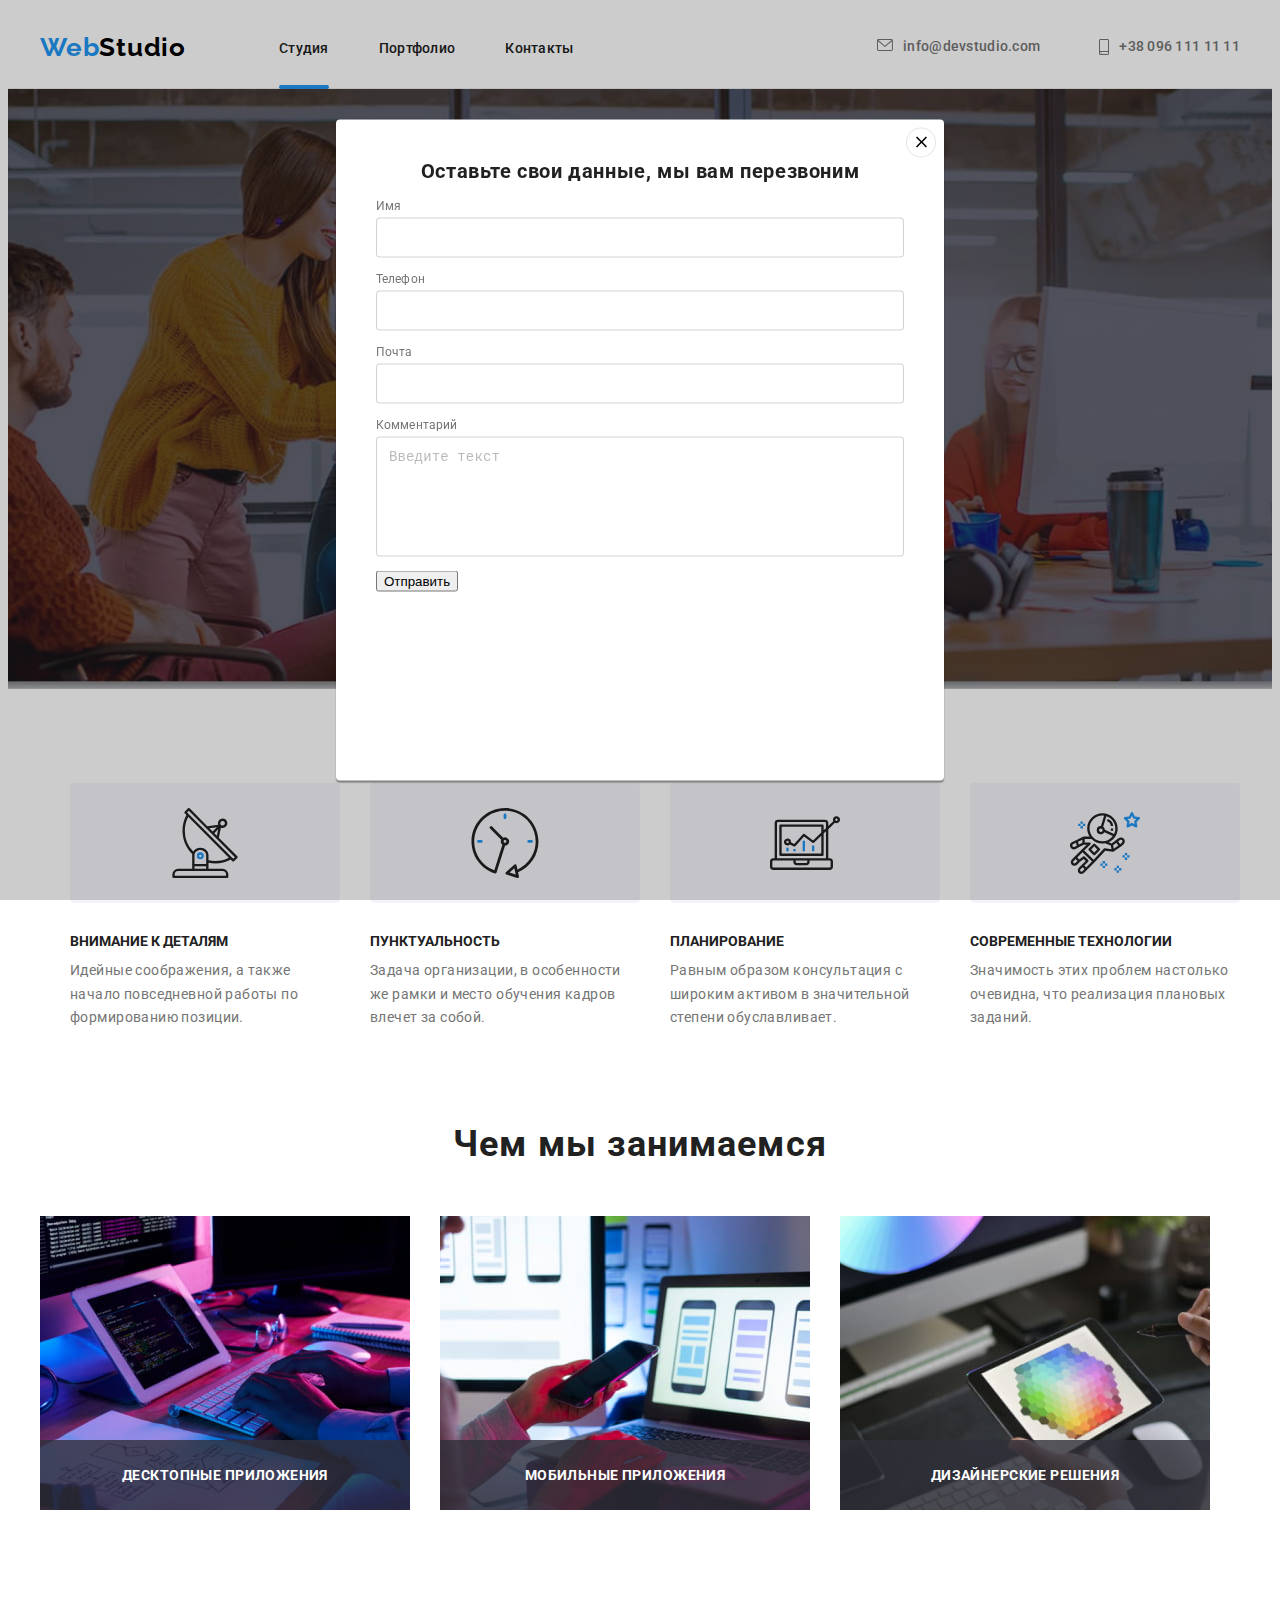
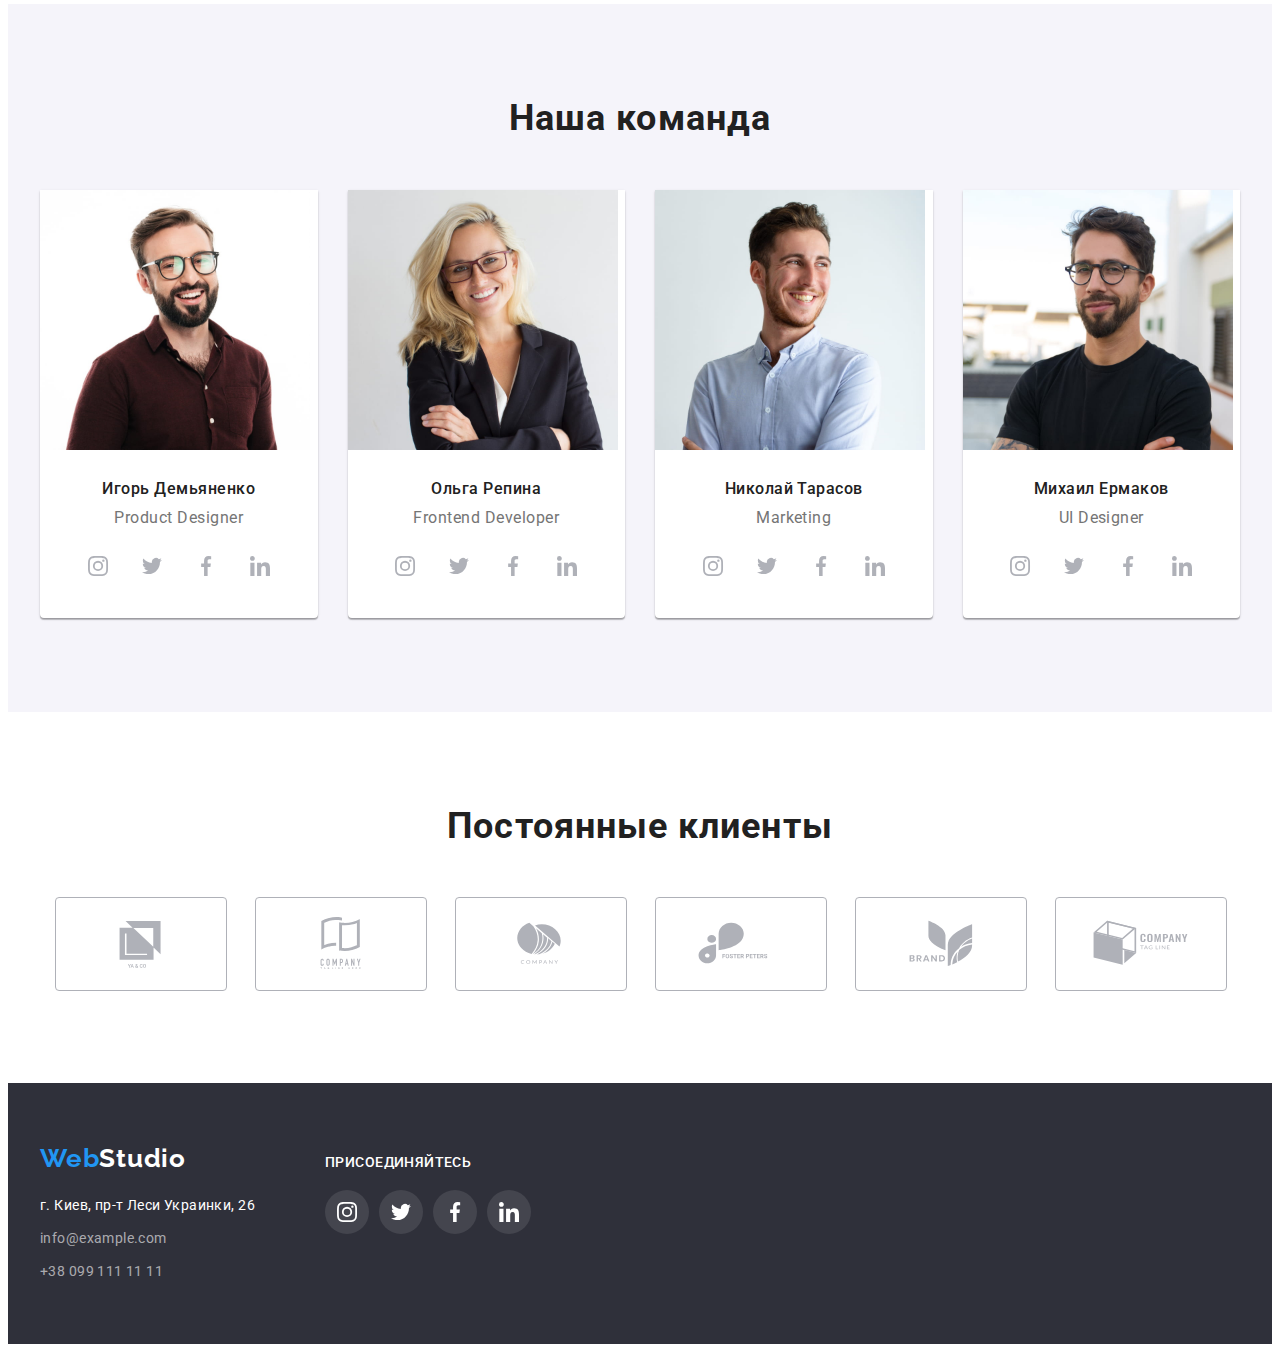
==== index.html @ 1fcf9747 "step1" ====
<!DOCTYPE html>
<html lang="ru">
  <head>
    <meta charset="UTF-8" />
    <meta http-equiv="X-UA-Compatible" content="IE=edge" />
    <meta name="viewport" content="width=device-width, initial-scale=1.0" />
    <title>Document</title>
    <link rel="preconnect" href="https://fonts.googleapis.com" />
    <link rel="preconnect" href="https://fonts.gstatic.com" crossorigin />
    <link
      href="https://fonts.googleapis.com/css2?family=Raleway:wght@700&family=Roboto:wght@400;500;700;900&display=swap"
      rel="stylesheet"
    />
    <link
      rel="stylesheet"
      href="https://cdnjs.cloudflare.com/ajax/libs/modern-normalize/1.1.0/modern-normalize.min.css"
      integrity="sha512-wpPYUAdjBVSE4KJnH1VR1HeZfpl1ub8YT/NKx4PuQ5NmX2tKuGu6U/JRp5y+Y8XG2tV+wKQpNHVUX03MfMFn9Q=="
      crossorigin="anonymous"
      referrerpolicy="no-referrer"
    />
    <link rel="stylesheet" href="./css/styles.css" />
  </head>
  <body>
    <header class="header">
      <div class="container">
        <nav class="header-navigation">
          <a class="link logo" href="">
            <span class="first-logo">Web</span>Studio
          </a>
          <ul class="list header-list">
            <li class="header-item">
              <a class="link header-link current" href="./index.html">Студия</a>
            </li>
            <li class="header-item">
              <a class="link header-link" href="./portfolio.html">Портфолио</a>
            </li>
            <li class="header-item">
              <a class="link header-link" href="">Контакты</a>
            </li>
          </ul>
          <div class="header-connect">
            <a class="link header-mail" href="mailto:info@devstudio.com">
              <svg class="mail" width="16" height="12">
                <use href="./images/symbol-defs.svg#icon-envelope"></use>
              </svg>
              info@devstudio.com</a
            >
            <a class="link header-tel" href="tel:+380961111111">
              <svg class="tel" width="10" height="16">
                <use href="./images/symbol-defs.svg#icon-smartphone"></use>
              </svg>
              +38 096 111 11 11</a
            >
          </div>
        </nav>
      </div>
    </header>
    <main>
      <section class="hero">
        <div class="container">
          <h1 class="hero-title">Эффективные решения для вашего бизнеса</h1>
          <button class="button hero-button" type="button" data-modal-open>
            Заказать услугу
          </button>
        </div>
      </section>
      <section class="features">
        <div class="container features-container">
          <ul class="features-list list">
            <li class="features-item">
              <div class="features-svg">
                <svg width="70" height="70">
                  <use href="./images/symbol-defs.svg#icon-antenna"></use>
                </svg>
              </div>
              <h3 class="features-title">Внимание к деталям</h3>
              <p class="features-text">
                Идейные соображения, а также начало повседневной работы по
                формированию позиции.
              </p>
            </li>
            <li class="features-item">
              <div class="features-svg">
                <svg width="70" height="70">
                  <use href="./images/symbol-defs.svg#icon-clock"></use>
                </svg>
              </div>
              <h3 class="features-title">Пунктуальность</h3>
              <p class="features-text">
                Задача организации, в особенности же рамки и место обучения
                кадров влечет за собой.
              </p>
            </li>
            <li class="features-item">
              <div class="features-svg">
                <svg width="70" height="70">
                  <use href="./images/symbol-defs.svg#icon-diagram"></use>
                </svg>
              </div>
              <h3 class="features-title">Планирование</h3>
              <p class="features-text">
                Равным образом консультация с широким активом в значительной
                степени обуславливает.
              </p>
            </li>
            <li class="features-item">
              <div class="features-svg">
                <svg width="70" height="70">
                  <use href="./images/symbol-defs.svg#icon-astronaut"></use>
                </svg>
              </div>
              <h3 class="features-title">Современные технологии</h3>
              <p class="features-text">
                Значимость этих проблем настолько очевидна, что реализация
                плановых заданий.
              </p>
            </li>
          </ul>
        </div>
      </section>
      <section class="about section">
        <div class="container about-container">
          <h2 class="about-title">Чем мы занимаемся</h2>
          <ul class="about-list list">
            <li class="about-item">
              <img
                src="./images/box1.jpg"
                alt="работа на планшете с помощу квавиатуры"
                width="370"
                height="294"
              />
              <p class="about-item-text">ДЕСКТОПНЫЕ ПРИЛОЖЕНИЯ</p>
            </li>
            <li class="about-item">
              <img
                src="./images/box2.jpg"
                alt="работа на планшете с помощу квавиатуры"
                width="370"
                height="294"
              />
              <p class="about-item-text">МОБИЛЬНЫЕ ПРИЛОЖЕНИЯ</p>
            </li>
            <li class="about-item">
              <img
                src="./images/box3.jpg"
                alt="работа на планшете с помощу квавиатуры"
                width="370"
                height="294"
              />
              <p class="about-item-text">ДИЗАЙНЕРСКИЕ РЕШЕНИЯ</p>
            </li>
          </ul>
        </div>
      </section>
      <section class="team section">
        <div class="container">
          <h2 class="team-title">Наша команда</h2>
          <ul class="team-list list">
            <li class="team-item">
              <img
                src="./images/img1.jpg"
                alt="лицо1"
                width="270"
                height="260"
              />
              <div class="team-item-bottom">
                <h3 class="team-second-title">Игорь Демьяненко</h3>
                <p class="team-text" lang="en">Product Designer</p>
              </div>
              <ul class="team-social-list list">
                <li class="team-social-item">
                  <a href="" class="team-social-link">
                    <svg widht="20" height="20">
                      <use
                        href="./images/symbol-defs.svg#icon-instagram"
                      ></use>
                    </svg>
                  </a>
                </li>
                <li class="team-social-item">
                  <a href="" class="team-social-link">
                    <svg widht="20" height="20">
                      <use href="./images/symbol-defs.svg#icon-twitter"></use>
                    </svg>
                  </a>
                </li>
                <li class="team-social-item">
                  <a href="" class="team-social-link">
                    <svg widht="20" height="20">
                      <use href="./images/symbol-defs.svg#icon-facebook"></use>
                    </svg>
                  </a>
                </li>
                <li class="team-social-item">
                  <a href="" class="team-social-link">
                    <svg widht="20" height="20">
                      <use href="./images/symbol-defs.svg#icon-linkedin"></use>
                    </svg>
                  </a>
                </li>
              </ul>
            </li>
            <li class="team-item">
              <img
                src="./images/img2.jpg"
                alt="лицо2"
                width="270"
                height="260"
              />
              <div class="team-item-bottom">
                <h3 class="team-second-title">Ольга Репина</h3>
                <p class="team-text" lang="en">Frontend Developer</p>
              </div>
              <ul class="team-social-list list">
                <li class="team-social-item">
                  <a href="" class="team-social-link">
                    <svg widht="20" height="20">
                      <use
                        href="./images/symbol-defs.svg#icon-instagram"
                      ></use>
                    </svg>
                  </a>
                </li>
                <li class="team-social-item">
                  <a href="" class="team-social-link">
                    <svg widht="20" height="20">
                      <use href="./images/symbol-defs.svg#icon-twitter"></use>
                    </svg>
                  </a>
                </li>
                <li class="team-social-item">
                  <a href="" class="team-social-link">
                    <svg widht="20" height="20">
                      <use href="./images/symbol-defs.svg#icon-facebook"></use>
                    </svg>
                  </a>
                </li>
                <li class="team-social-item">
                  <a href="" class="team-social-link">
                    <svg widht="20" height="20">
                      <use href="./images/symbol-defs.svg#icon-linkedin"></use>
                    </svg>
                  </a>
                </li>
              </ul>
            </li>
            <li class="team-item">
              <img
                src="./images/img3.jpg"
                alt="лицо3"
                width="270"
                height="260"
              />
              <div class="team-item-bottom">
                <h3 class="team-second-title">Николай Тарасов</h3>
                <p class="team-text" lang="en">Marketing</p>
              </div>
              <ul class="team-social-list list">
                <li class="team-social-item">
                  <a href="" class="team-social-link">
                    <svg widht="20" height="20">
                      <use
                        href="./images/symbol-defs.svg#icon-instagram"
                      ></use>
                    </svg>
                  </a>
                </li>
                <li class="team-social-item">
                  <a href="" class="team-social-link">
                    <svg widht="20" height="20">
                      <use href="./images/symbol-defs.svg#icon-twitter"></use>
                    </svg>
                  </a>
                </li>
                <li class="team-social-item">
                  <a href="" class="team-social-link">
                    <svg widht="20" height="20">
                      <use href="./images/symbol-defs.svg#icon-facebook"></use>
                    </svg>
                  </a>
                </li>
                <li class="team-social-item">
                  <a href="" class="team-social-link">
                    <svg widht="20" height="20">
                      <use href="./images/symbol-defs.svg#icon-linkedin"></use>
                    </svg>
                  </a>
                </li>
              </ul>
            </li>
            <li class="team-item">
              <img
                src="./images/img4.jpg"
                alt="лицо4"
                width="270"
                height="260"
              />
              <div class="team-item-bottom">
                <h3 class="team-second-title">Михаил Ермаков</h3>
                <p class="team-text" lang="en">UI Designer</p>
              </div>
              <ul class="team-social-list list">
                <li class="team-social-item">
                  <a href="" class="team-social-link">
                    <svg widht="20" height="20">
                      <use
                        href="./images/symbol-defs.svg#icon-instagram"
                      ></use>
                    </svg>
                  </a>
                </li>
                <li class="team-social-item">
                  <a href="" class="team-social-link">
                    <svg widht="20" height="20">
                      <use href="./images/symbol-defs.svg#icon-twitter"></use>
                    </svg>
                  </a>
                </li>
                <li class="team-social-item">
                  <a href="" class="team-social-link">
                    <svg widht="20" height="20">
                      <use href="./images/symbol-defs.svg#icon-facebook"></use>
                    </svg>
                  </a>
                </li>
                <li class="team-social-item">
                  <a href="" class="team-social-link">
                    <svg widht="20" height="20">
                      <use href="./images/symbol-defs.svg#icon-linkedin"></use>
                    </svg>
                  </a>
                </li>
              </ul>
            </li>
          </ul>
        </div>
      </section>
      <section class="section">
        <div class="container">
          <h2 class="client-title">Постоянные клиенты</h2>
          <ul class="client-list list">
            <li class="client-item">
              <a href="" class="client-link">
                <svg class="client-logo" widht="106" height="60">
                  <use href="./images/symbol-defs.svg#icon-logo"></use>
                </svg>
              </a>
            </li>
            <li class="client-item">
              <a href="" class="client-link">
                <svg class="client-logo" widht="106" height="60">
                  <use href="./images/symbol-defs.svg#icon-logo1"></use>
                </svg>
              </a>
            </li>
            <li class="client-item">
              <a href="" class="client-link">
                <svg class="client-logo" widht="106" height="60">
                  <use href="./images/symbol-defs.svg#icon-logo2"></use>
                </svg>
              </a>
            </li>
            <li class="client-item">
              <a href="" class="client-link">
                <svg class="client-logo" widht="106" height="60">
                  <use href="./images/symbol-defs.svg#icon-logo3"></use>
                </svg>
              </a>
            </li>
            <li class="client-item">
              <a href="" class="client-link">
                <svg class="client-logo" widht="106" height="60">
                  <use href="./images/symbol-defs.svg#icon-logo4"></use>
                </svg>
              </a>
            </li>
            <li class="client-item">
              <a href="" class="client-link">
                <svg class="client-logo" widht="106" height="60">
                  <use href="./images/symbol-defs.svg#icon-logo5"></use>
                </svg>
              </a>
            </li>
          </ul>
        </div>
      </section>
    </main>
    <footer class="footer">
      <div class="container footer-container">
        <div class="footer-contact">
        <ul class="contact-list list">
        <a class="link footer-logo" href="">
          <span class="first-logo">Web</span><span class="">Studio</span>
        </a>
        <address class="contact-address">
            <li class="contact-item">
              <a
                class="contact-link link"
                href="https://goo.gl/maps/CBitLUG9dkGeT7Bq6"
                target="_blank"
                rel="noopener noreferrer"
              >
                г. Киев, пр-т Леси Украинки, 26
              </a>
            </li>
            <li class="contact-item">
              <a class="contact-online link" href="mailto:info@example.com"
                >info@example.com</a
              >
            </li>
            <li class="contact-item">
              <a class="contact-online link" href="tel:+380991111111"
                >+38 099 111 11 11</a
              >
            </li>
        </ul>
        </address>
        </div>
        <div class="footer-social">
          <p class="footer-text">присоединяйтесь</p>
        <ul class="list footer-social-list">
          <li class="footer-social-item">
            <a href="" class="footer-social-link">
              <svg widht="20" height="20">
                <use href="./images/symbol-defs.svg#icon-instagram"></use>
              </svg>
            </a>
          </li>
          <li class="footer-social-item">
            <a href="" class="footer-social-link">
              <svg widht="20" height="20">
                <use href="./images/symbol-defs.svg#icon-twitter"></use>
              </svg>
            </a>
          </li>
          <li class="footer-social-item">
            <a href="" class="footer-social-link">
              <svg widht="20" height="20">
                <use href="./images/symbol-defs.svg#icon-facebook"></use>
              </svg>
            </a>
          </li>
          <li class="footer-social-item">
            <a href="" class="footer-social-link">
              <svg widht="20" height="20">
                <use href="./images/symbol-defs.svg#icon-linkedin"></use>
              </svg>
            </a>
          </li>
        </ul>
        </div>
      </div>
    </footer>
  <div class="backdrop" data-modal>
      <div class="modal">
        <button class="modal-close-button" type="button" data-modal-close>
          <svg class="modal-icon" width="18" height="18">
            <use href="./images/symbol-defs.svg#icon-icon-close"></use>
        </svg>
        </button>
        <p class="modal-title">
          Оставьте свои данные, мы вам перезвоним
        </p>
        <form action="#" class="modal-form">
          <div class="modal-field">
          <label for="name" class="form-label">Имя</label>
          <input 
            type="text" 
            name="Имя" 
            id="name"
            class="modal-form-input"
            required>
          </div>
          <div class="modal-field">
            <label for="tel" class="form-label">Телефон</label>
          <input 
            type="tel" 
            name="Телефон"
            id="tel" 
            class="modal-form-input"
            required>
          </div>
          <div class="modal-field">
            <label for="email"class="form-label">Почта</label>
          <input 
            type="email" 
            name="Почта" 
            id="email"
            class="modal-form-input"
            required>
          </div>
          <div class="modal-field">
            <label for="text"class="form-label">Комментарий</label>
          <textarea 
            name="text" 
            id="text" 
            class="modal-form-text"
            placeholder="Введите текст"
            ></textarea>
          </div>
          <button type="submit">Отправить</button>
        </form>
      </div>
  </div>
 <!--  <script src="./js/modal.js"></script> -->
  </body>
</html>
---- css/styles.css ----
:root {
  --main-tittle-color: #ffffff;
  --second-tittle-color: #212121;
  --main-text-color: #757575;
  --second-text-color: #212121;
  --accent-text-color: #2196f3;
  --main-button-color: #ffffff;
  --second-button-color: #212121;
  --header-text-color: #212121;
  --connection-color: #757575;
  --first-logo-color: #2196f3;
  --second-logo-color: #000000;
  --footer-logo-color: #ffffff;
  --address-color: #ffffff;
  --contact-online: rgba(255, 255, 255, 0.6);
  --buttom-accent-color: #2196f3;
  --social-main-color: #afb1b8;
  --social-accent-color: #2196f3;
}

p,
h1,
h2,
h3,
h4,
h5,
h6 {
  margin: 0;
}

ul {
  margin: 0;
  padding: 0;
}

button {
  cursor: pointer;
}

img {
  display: block;
  max-width: 100%;
}

.container {
  width: 1200px;
  padding-left: 15px;
  padding-right: 15px;
  margin: 0 auto;
}

body {
  font-family: Roboto, sans-serif;
  color: #212121;
}

.list {
  list-style: none;
}

.link {
  text-decoration: none;
}

.button {
  font-family: inherit;
  font-weight: 700;
  font-size: 16px;
  letter-spacing: 0.06em;
  width: 200px;
  height: 50px;
  top: 430px;
  bottom: 200px;
  color: var(--main-button-color);
  background: #2196f3;
  box-shadow: 0px 4px 4px rgba(0, 0, 0, 0.15);
  border-radius: 4px;
}

.section {
  padding-top: 94px;
  padding-bottom: 94px;
}

.visually-hidden {
  position: absolute;
  white-space: nowrap;
  width: 1px;
  height: 1px;
  overflow: hidden;
  border: 0;
  padding: 0;
  clip: rect(0 0 0 0);
  clip-path: inset(50%);
  margin: -1px;
}

/*---------------HEADER----------------*/

.header {
  padding-top: 24px;
  padding-bottom: 25px;
  border-bottom: 1px solid #ececec;
}

.header-container {
  display: flex;
  align-items: center;
}

.header-list {
  display: flex;
}

.header-navigation {
  display: flex;
  align-items: center;
}

.header-link {
  position: relative;
  font-weight: 500;
  font-size: 14px;
  line-height: 1.14;
  letter-spacing: 0.02em;
  outline: none;
  color: var(--header-text-color);
  transition-property: color;
  transition-duration: 250ms;
  transition-timing-function: cubic-bezier(0.4, 0, 0.2, 1);
}

.header-link.current::after {
  position: absolute;
  content: "";
  display: block;
  width: 100%;
  height: 4px;
  bottom: -33px;
  background-color: #2196f3;
  border-radius: 2px;
} 


.header-item:not(:last-child) {
  margin-right: 50px;
}

.header-mail {
  font-weight: 500;
  font-size: 14px;
  line-height: 1.14;
  letter-spacing: 0.02em;
  color: var(--connection-color);
  display: flex;
  outline: none;
  transition-property: color;
  transition-duration: 250ms;
  transition-timing-function: cubic-bezier(0.4, 0, 0.2, 1);
}

.mail {
  fill: currentColor;
  margin-right: 10px;
}

.header-tel {
  font-weight: 500;
  font-size: 14px;
  line-height: 1.14;
  letter-spacing: 0.02em;
  color: var(--connection-color);
  margin-left: 59px;
  display: flex;
  outline: none;
  transition-property: color;
  transition-duration: 250ms;
  transition-timing-function: cubic-bezier(0.4, 0, 0.2, 1);
}

.tel {
  fill: currentColor;
  margin-right: 10px;
}

.header-connect {
  margin-left: auto;
  display: flex;
}

.header-link:hover,
.header-link:focus {
  color: var(--accent-text-color);
}

.header-mail:hover,
.header-mail:focus,
.header-tel:hover,
.header-tel:focus {
  color: var(--accent-text-color);
}

/*--------------Logo-------------------*/
.logo {
  font-family: Raleway, sans-serif;
  font-weight: 700;
  font-size: 26px;
  line-height: 1.19;
  letter-spacing: 0.03em;
  color: var(--second-logo-color);
  margin-right: 93px;
  outline: none;
}

.first-logo {
  color: var(--first-logo-color);
}

/*---------------HERO----------------*/

.hero {
  max-width: 1600px;
  max-height: 600px;
  margin-left: auto;
  margin-right: auto;
  background-color: #2f303a;
  background-image: linear-gradient(
      rgba(47, 48, 58, 0.4),
      rgba(47, 48, 58, 0.4)
    ),
    url(../images/background.jpg);
  background-repeat: no-repeat;
  background-size: cover;
  background-position: center;
  padding-top: 200px;
  padding-bottom: 200px;
  text-align: center;
}

.hero-title {
  margin-top: 0;
  margin-bottom: 0;
  margin-right: auto;
  margin-left: auto;
  width: 696px;
  font-weight: 900;
  font-size: 44px;
  line-height: 1.36;
  text-align: center;
  letter-spacing: 0.06em;
  text-transform: uppercase;
  color: var(--main-tittle-color);
}

.hero-button {
  margin-top: 30px;
  align-items: center;
  text-align: center;
  outline: none;
}

/*------------features----------------*/

.features {
  align-items: center;
  padding-top: 94px;
  padding-bottom: 0;
}

.features-container {
  display: flex;
}

.features-list {
  display: flex;
  margin-left: 30px;
}

.features-item:not(:last-child) {
  margin-right: 30px;
}

.features-title {
  font-weight: 700;
  font-size: 14px;
  line-height: 16px;
  letter-spacing: 1.14;
  text-transform: uppercase;
  color: var(--second-text-color-);
  margin-bottom: 10px;
}

.features-text {
  font-size: 14px;
  line-height: 1.71;
  letter-spacing: 0.03em;
  color: var(--main-text-color);
}

.features-svg {
  display: flex;
  background: #f5f4fa;
  border-radius: 4px;
  align-items: center;
  justify-content: center;
  margin-bottom: 30px;
  width: 270px;
  height: 120px;
}

/*-------------About-----------------*/

.about-title {
  font-weight: 700;
  font-size: 36px;
  line-height: 1.16;
  text-align: center;
  letter-spacing: 0.03em;
  color: var(--second-text-color);
  margin-bottom: 50px;
}

.about-list {
  display: flex;
  margin-top: 50px;
}

.about-item:not(:last-child) {
  margin-right: 30px;
}

.about-item {
  position: relative;
}

.about-item-text {
  position: absolute;
  bottom: 0;
  left: 0;
  font-weight: 700;
  font-size: 14px;
  line-height: 16px;
  text-align: center;
  letter-spacing: 0.03em;
  text-transform: uppercase;
  color: white;
  background-color: rgba(47, 48, 58, 0.8);
  width: 370px;
  height: 70px;
  display: flex;
  align-items: center;
  justify-content: center;
}

/*---------------our team----------------*/

.team {
  background-color: #f5f4fa;
  text-align: center;
  align-items: center;
}

.team-title {
  font-weight: 700;
  font-size: 36px;
  line-height: 1.16;
  text-align: center;
  letter-spacing: 0.03em;
  color: var(--second-tittle-color);
  margin-bottom: 50px;
}

.team-list {
  display: flex;
  flex-wrap: wrap;
  margin: -15px;
}

.team-item {
  flex-basis: calc(100% / 4 - 30px);
  margin: 15px;
  background: #ffffff;
  box-shadow: 0px 1px 3px rgba(0, 0, 0, 0.12), 0px 1px 1px rgba(0, 0, 0, 0.14),
    0px 2px 1px rgba(0, 0, 0, 0.2);
  border-radius: 0px 0px 4px 4px;
}

.team-second-title {
  font-weight: 500;
  font-size: 16px;
  line-height: 1.18;
  text-align: center;
  letter-spacing: 0.03em;
  color: var(--second-tittle-color) #212121;
}

.team-text {
  font-size: 16px;
  line-height: 1.18;
  text-align: center;
  letter-spacing: 0.03em;
  color: var(--main-text-color);
  margin-top: 10px;
}

.team-item-bottom {
  padding-top: 30px;
}

.team-social-list {
  display: flex;
  justify-content: center;
  margin-top: 16px;
  margin-bottom: 30px;
}

.team-social-item {
  width: 44px;
  height: 44px;
}

.team-social-item:not(:last-child) {
  margin-right: 10px;
}

.team-social-link {
  display: flex;
  width: 100%;
  height: 100%;
  border-radius: 50%;
  align-items: center;
  justify-content: center;
  outline: none;
  fill: var(--social-main-color);
  transition-property: background-color, fill;
  transition-duration: 250ms;
  transition-timing-function: cubic-bezier(0.4, 0, 0.2, 1);
}

.team-social-link:hover,
.team-social-link:focus {
  background-color: var(--social-accent-color);
  fill: #fff;
}

/* ----------------Client------------- */

.client-title {
  font-weight: 700;
  font-size: 36px;
  line-height: 1.16;
  text-align: center;
  letter-spacing: 0.03em;
  color: var(--second-tittle-color);
  margin-bottom: 50px;
}

.client-logo {
  fill: currentColor;
}

.client-list {
  display: flex;
  justify-content: center;
}

.client-item {
  display: block;
  justify-content: center;
  align-items: center;
  width: 170px;
  height: 92px;
}

.client-item:not(:last-child) {
  margin-right: 30px;
}

.client-link {
  display: flex;
  width: 100%;
  height: 100%;
  color: var(--social-main-color);
  border: 1px solid rgba(175, 177, 184, 1);
  border-radius: 4px;
  align-items: center;
  justify-content: center;
  outline: none;
  transition-property: color, border-color;
  transition-duration: 250ms;
  transition-timing-function: cubic-bezier(0.4, 0, 0.2, 1);
}

.client-link:hover,
.client-link:focus {
  border-color: var(--social-accent-color);
  color: var(--social-accent-color);
}

/*------------FOOTER----------------*/

.footer {
  background-color: #2f303a;
  padding-top: 60px;
  padding-bottom: 60px;
}

.footer-container {
  display: flex;
  align-items: baseline;
}

.footer-social {
  display: block;
  margin-left: 70px;
}

.footer-logo {
  font-family: Raleway, sans-serif;
  font-weight: 700;
  font-size: 26px;
  line-height: 1.19;
  letter-spacing: 0.03em;
  color: var(--footer-logo-color);
  margin-bottom: 20px;
  display: block;
  outline: none;
}

.contact-list {
  display: block;
}

.contact-item:not(:last-child) {
  margin-bottom: 9px;
}

.contact-link {
  font-style: normal;
  font-size: 14px;
  line-height: 1.71;
  letter-spacing: 0.03em;
  outline: none;
  color: var(--address-color);
  transition-property: color;
  transition-duration: 250ms;
  transition-timing-function: cubic-bezier(0.4, 0, 0.2, 1);
}

.contact-online {
  font-style: normal;
  font-size: 14px;
  line-height: 1.71;
  letter-spacing: 0.03em;
  outline: none;
  color: var(--contact-online);
  transition-property: color;
  transition-duration: 250ms;
  transition-timing-function: cubic-bezier(0.4, 0, 0.2, 1);
}

.contact-link:hover,
.contact-link:focus,
.contact-online:hover,
.contact-online:focus {
  color: var(--accent-text-color);
}

.footer-text {
  font-weight: 500;
  font-size: 14px;
  line-height: 16px;
  letter-spacing: 0.03em;
  text-transform: uppercase;
  color: var(--address-color);
  margin-bottom: 20px;
}

.footer-social-list {
  display: flex;
}

.footer-social-item {
  width: 44px;
  height: 44px;
}

.footer-social-item:not(:last-child) {
  margin-right: 10px;
}

.footer-social-link {
  display: flex;
  width: 100%;
  height: 100%;
  border-radius: 50%;
  align-items: center;
  justify-content: center;
  outline: none;
  background-color: rgba(255, 255, 255, 0.1);
  fill: var(--address-color);
  transition-property: background-color;
  transition-duration: 250ms;
  transition-timing-function: cubic-bezier(0.4, 0, 0.2, 1);
}

.footer-social-link:hover,
.footer-social-link:focus {
  background-color: var(--social-accent-color);
}

/*--------------------Gallery----------------------------*/

.gallery-container {
  display: flex;
  align-items: center;
  text-align: center;
}

.buttom-list {
  display: flex;
  margin-bottom: 50px;
  justify-content: center;
}

.gallery-button {
  font-weight: 500;
  font-size: 16px;
  line-height: 1.62;
  letter-spacing: 0.03em;
  min-width: 73px;
  color: var(--second-button-color);
  border: 1px solid transparent;
  font-family: inherit;
  text-align: center;
  background: #f5f4fa;
  border-radius: 4px;
  margin-right: 8px;
  padding-top: 6px;
  padding-right: 22px;
  padding-bottom: 6px;
  padding-left: 22px;
  outline: none;
  transition-property: background-color, color, box-shadow;
  transition-duration: 250ms;
  transition-timing-function: cubic-bezier(0.4, 0, 0.2, 1);
}

.gallery-button:hover,
.gallery-button:focus {
  color: var(--main-button-color);
  background-color: var(--buttom-accent-color);
  box-shadow: 0px 3px 1px rgba(0, 0, 0, 0.1), 0px 1px 2px rgba(0, 0, 0, 0.08),
    0px 2px 2px rgba(0, 0, 0, 0.12);
}

.gallery-list {
  display: flex;
  flex-wrap: wrap;
  margin-right: -30px;
  margin-bottom: -30px;
}

.gallery-item {
  width: 370px;
  margin-right: 30px;
  margin-bottom: 30px;
  opacity: 1;
}

.gallery-link {
  transition: box-shadow 250ms cubic-bezier(0.4, 0, 0.2, 1);
}

.gallery-link:hover,
.gallery-link:focus {
  box-shadow: 0px 1px 1px rgba(0, 0, 0, 0.12), 0px 4px 4px rgba(0, 0, 0, 0.06),
    1px 4px 6px rgba(0, 0, 0, 0.16);
  display: block;
}

.gallery-overlay {
  position: relative;
  overflow: hidden;
}

.gallery-item:hover .gallery-text-card {
  transform: translateY(0);
}

.gallery-text-card {
  position: absolute;
  top: 0;
  left: 0;
  background-color: rgba(33, 150, 243, 0.9);
  padding: 63px;
  color: white;
  font-weight: 400;
  font-size: 18px;
  line-height: 28px;
  height: 100%
  overflow: auto;
  padding: 63px 24px;
  transform: translateY(101%);
  transition: transform 250ms cubic-bezier(0.4, 0, 0.2, 1);
}

.gallery-item:hover,
.gallery-item:focus {
  background: #ffffff;
  box-sizing: border-box;
  box-shadow: 0px 1px 1px rgba(0, 0, 0, 0.12), 0px 4px 4px rgba(0, 0, 0, 0.06),
    1px 4px 6px rgba(0, 0, 0, 0.16);
}

.gallery-title {
  font-weight: 700;
  font-size: 18px;
  line-height: 2;
  letter-spacing: 0.06em;
  color: var(--second-tittle-color);
  margin-bottom: 4px;
}

.gallery-text {
  font-size: 16px;
  line-height: 1.87;
  letter-spacing: 0.03em;
  color: var(--main-text-color);
}

.gallery-title-text {
  border: 1px solid #eeeeee;
  border-top: none;
  box-sizing: border-box;
  padding-top: 20px;
  padding-right: 24px;
  padding-bottom: 20px;
  padding-left: 24px;
}

/* ----------------MODAL--------------------- */


.backdrop {
  position: fixed;
  top: 0;
  left: 0;
  width: 100%;
  height: 100%;
  background-color: rgba(0, 0, 0, 0.2);
  opacity: 1;
  transition: opacity 250ms cubic-bezier(0.4, 0, 0.2, 1), visibility 250ms cubic-bezier(0.4, 0, 0.2, 1);
}


.is-hidden {
  visibility: hidden;
  opacity: 0;
  pointer-events: none;
}

.backdrop.is-hidden .modal  {
  transform: scale(1.5) rotate(180deg);
  transition: transform 250ms cubic-bezier(0.4, 0, 0.2, 1);
}

.modal {
  position: absolute;
  width: 528px;
  min-height: 581px;
  background-color: white;
  border-radius: 4px;
  padding: 40px;
  top: 50%;
  left: 50%;
  transform: translate(-50%, -50%) scale(1) rotateZ(360deg);
  transition: transform 250ms cubic-bezier(0.4, 0, 0.2, 1);
  box-shadow: 0px 1px 3px rgba(0, 0, 0, 0.12), 0px 1px 1px rgba(0, 0, 0, 0.14),
    0px 2px 1px rgba(0, 0, 0, 0.2);
}

.modal-close-button {
  position: absolute;
  top: 8px;
  right: 8px;
  width: 30px;
  height: 30px;
  padding: 0;
  border-radius: 50%;
  display: flex;
  align-items: center;
  justify-content: center;
  background-color: #fff;
  border: 1px solid rgba(0, 0, 0, 0.1);
}

.modal-icon {
  transition-duration: 250ms;
  transition-timing-function: cubic-bezier(0.4, 0, 0.2, 1);
}

.modal-icon:hover,
.modal-icon:focus {
  fill: var(--buttom-accent-color);
}

.modal-title {
  font-weight: 700;
  font-size: 20px;
  line-height: 1.15;
  text-align: center;
  letter-spacing: 0.03em;
  margin-bottom: 12px;
  color: var(--second-tittle-color);
}

.modal-field {
  margin-bottom: 10px;
}

.modal-form-input {
  width: 100%;
  height: 40px;
  border: 1px solid rgba(33, 33, 33, 0.2);
  box-sizing: border-box;
  border-radius: 4px;
  margin-top: 4px;
  padding-left: 12px;
  padding-right: 12px;
  outline: none;
  transition-duration: 250ms;
  transition-timing-function: cubic-bezier(0.4, 0, 0.2, 1);
}

.modal-form-text {
  width: 100%;
  height: 120px;
  margin-top: 4px;
  border: 1px solid rgba(33, 33, 33, 0.2);
  box-sizing: border-box;
  border-radius: 4px;
  resize: none;
  padding: 12px;
  outline: none;
  transition-duration: 250ms;
  transition-timing-function: cubic-bezier(0.4, 0, 0.2, 1);
}

.modal-form-text::placeholder {
  font-size: 14px;
  line-height: 1.14;
  letter-spacing: 0.01em;
  color: rgba(117, 117, 117, 0.5);
}

.modal-form-input:hover,
.modal-form-input:focus {
  border-color: var(--social-accent-color);
}

.modal-form-text:hover,
.modal-form-text:focus {
  border-color: var(--social-accent-color);
}


.form-label {
  font-size: 12px;
  line-height: 1.16;
  letter-spacing: 0.01em;
  color: var(--main-text-color);
}
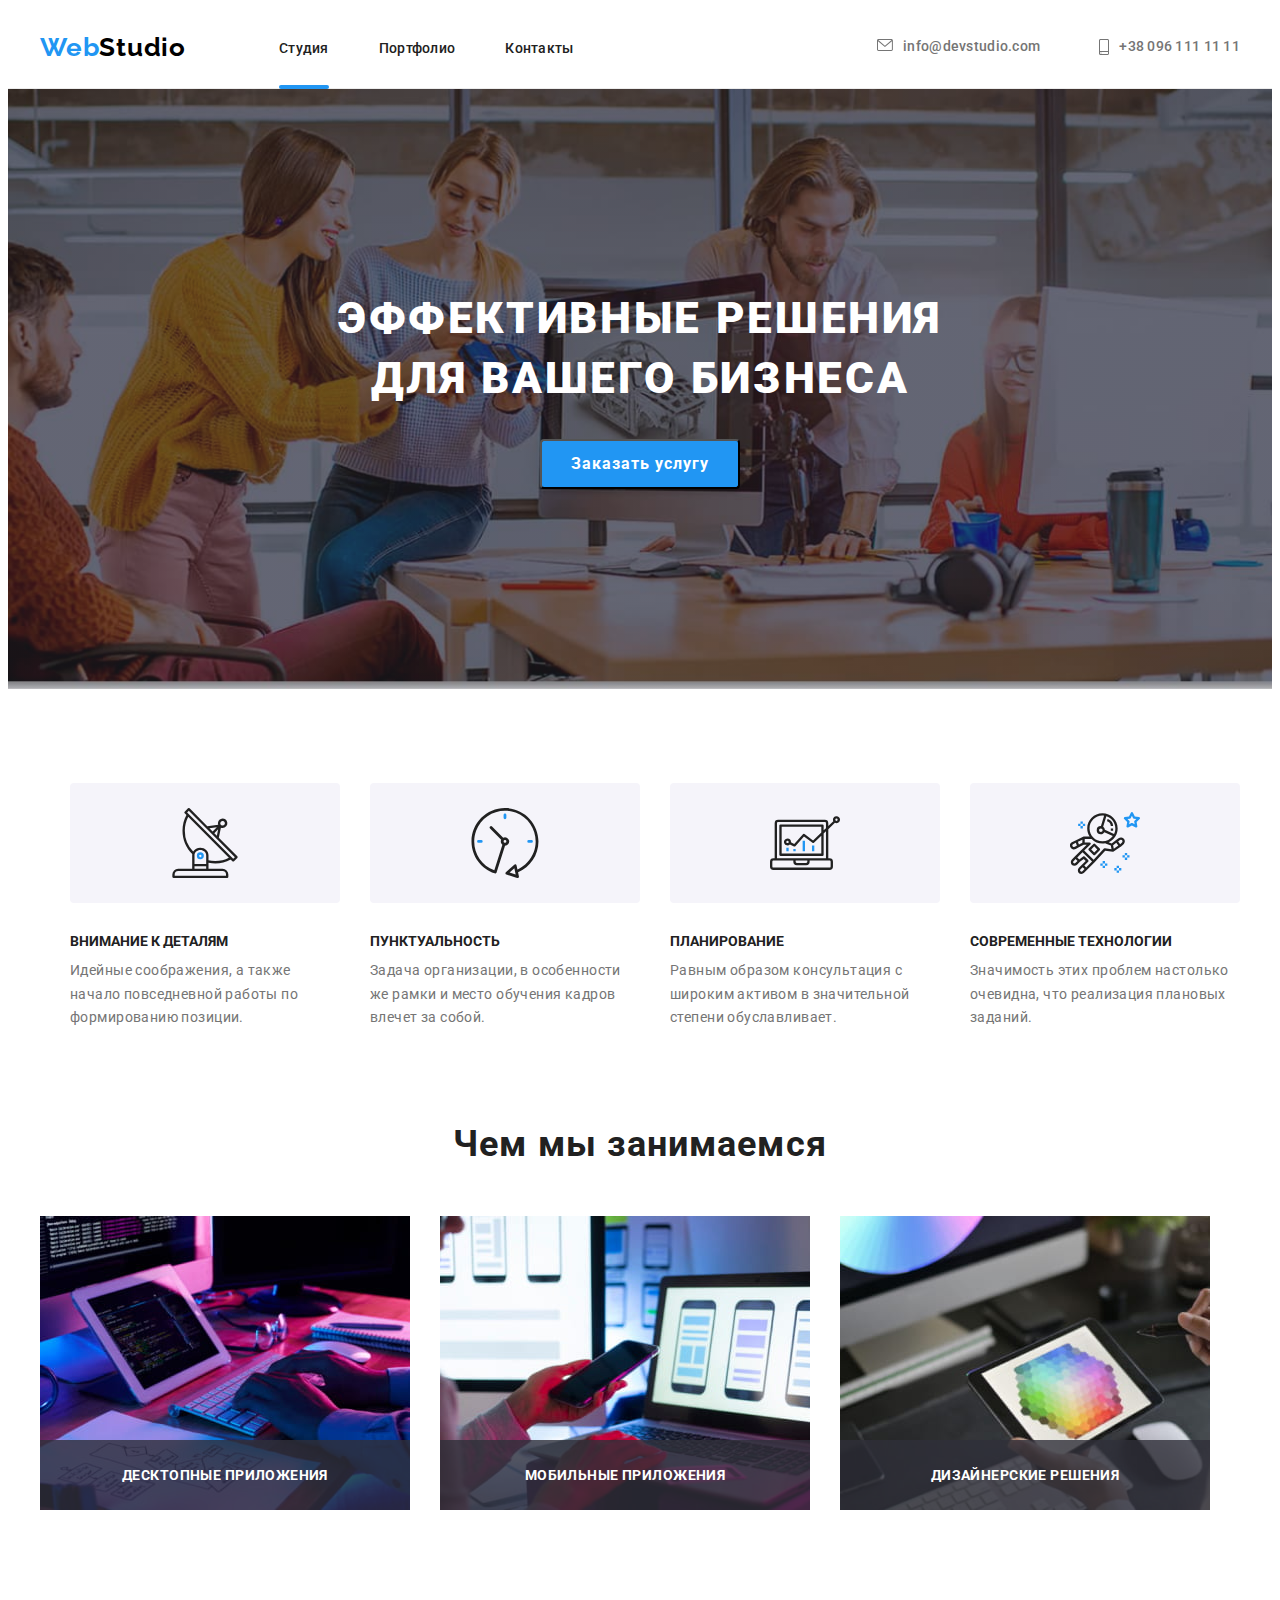
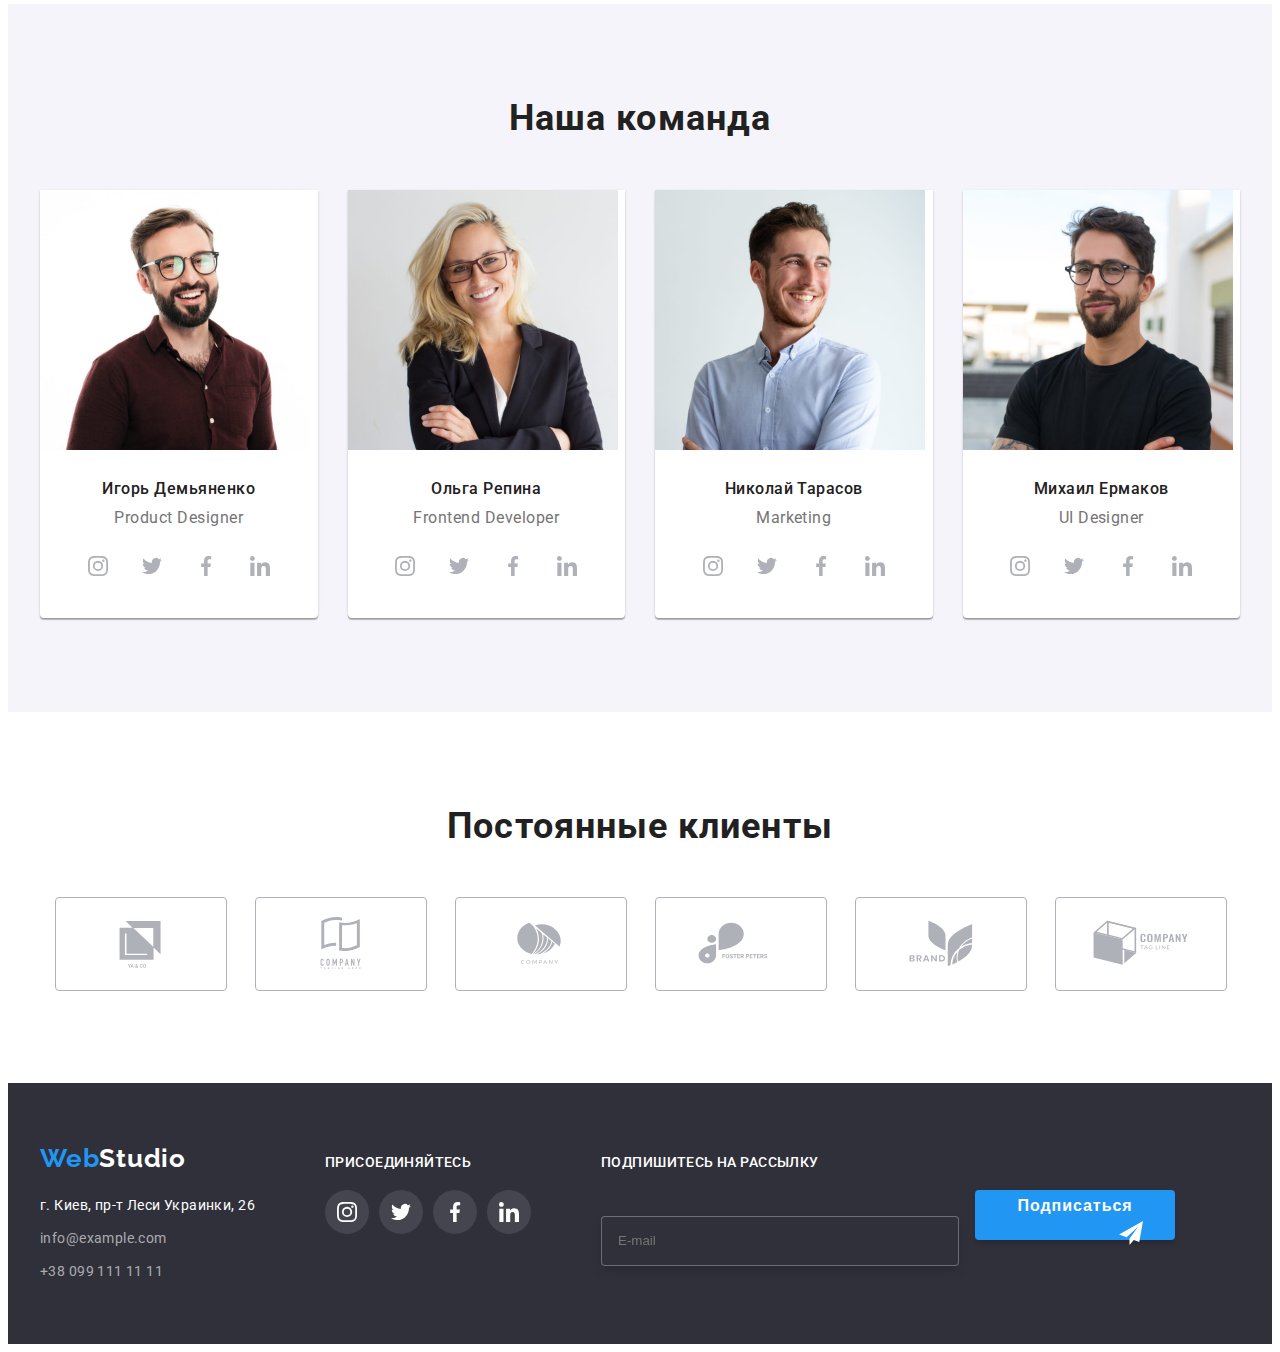
==== commit 5db2082e: "step2" ====
--- a/index.html
+++ b/index.html
@@ -449,9 +449,24 @@
           </li>
         </ul>
         </div>
+        <div class="footer-social">
+          <p class="footer-text">Подпишитесь на рассылку</p>
+          <div class="foter-form">
+          <input 
+            type="email" 
+            name="email" 
+            id="email"
+            class="footer-form-input"
+            placeholder="E-mail"
+            required>
+            <button class="footer-btn">Подписаться<svg widht="24" height="24">
+                <use href="./images/symbol-defs.svg#icon-telegram-form"></use>
+              </svg></button>
+          </div>
       </div>
+      
     </footer>
-  <div class="backdrop" data-modal>
+  <div class="backdrop is-hidden" data-modal>
       <div class="modal">
         <button class="modal-close-button" type="button" data-modal-close>
           <svg class="modal-icon" width="18" height="18">
@@ -464,32 +479,46 @@
         <form action="#" class="modal-form">
           <div class="modal-field">
           <label for="name" class="form-label">Имя</label>
+          <div class="input-wrap">
           <input 
             type="text" 
-            name="Имя" 
+            name="name" 
             id="name"
-            class="modal-form-input"
-            required>
+            class="modal-form-input">
+            <svg class="input-icon" width="18" height="18">
+              <use href="images/symbol-defs.svg#icon-icon-form"></use>
+            </svg>
+            </div>
           </div>
           <div class="modal-field">
             <label for="tel" class="form-label">Телефон</label>
+            <div class="input-wrap">
           <input 
             type="tel" 
-            name="Телефон"
+            name="tel"
             id="tel" 
             class="modal-form-input"
             required>
+            <svg class="input-icon" width="18" height="18">
+              <use href="images/symbol-defs.svg#icon-phone-form"></use>
+            </svg>
+            </div>
           </div>
           <div class="modal-field">
             <label for="email"class="form-label">Почта</label>
+            <div class="input-wrap">
           <input 
             type="email" 
-            name="Почта" 
+            name="email" 
             id="email"
             class="modal-form-input"
             required>
-          </div>
-          <div class="modal-field">
+            <svg class="input-icon" width="18" height="18">
+              <use href="images/symbol-defs.svg#icon-email-form"></use>
+            </svg>
+            </div>
+          </div>
+          <div class="modal-comentbox">
             <label for="text"class="form-label">Комментарий</label>
           <textarea 
             name="text" 
@@ -498,10 +527,16 @@
             placeholder="Введите текст"
             ></textarea>
           </div>
-          <button type="submit">Отправить</button>
+          <div class="modal-checkbox">
+          <input type="checkbox" name="policy" id="policy" class="modal-check visually-hidden">
+          <label for="policy" class="check-text"><span class="check-item"><svg class="check-icon" width="11" height="8">
+              <use href="images/symbol-defs.svg#icon-check"></use>
+            </svg></span>Соглашаюсь с рассылкой и принимаю Условия договора</label>
+          </div>
+          <button type="submit" class="btn-form">Отправить</button>
         </form>
       </div>
   </div>
- <!--  <script src="./js/modal.js"></script> -->
+  <script src="./js/modal.js"></script>
   </body>
 </html>
--- a/css/styles.css
+++ b/css/styles.css
@@ -609,6 +609,45 @@
   background-color: var(--social-accent-color);
 }
 
+.footer-form-input {
+ /*  display: flex; */
+  border-radius: 4px;
+  width: 358px;
+  height: 50px;
+  padding-left: 16px;
+  padding-right: 16px;
+  outline: none;
+  border: 1px solid rgba(255, 255, 255, 0.3);
+  box-sizing: border-box;
+  filter: drop-shadow(0px 4px 4px rgba(0, 0, 0, 0.15));
+  background-color: #2F303A;
+}
+
+.footer-form {
+  display: flex;
+}
+
+.footer-btn {
+  /* display: flex; */
+  margin: 0 auto;
+  width: 200px;
+  height: 50px;
+  background: var(--buttom-accent-color);
+  box-shadow: 0px 4px 4px rgba(0, 0, 0, 0.15);
+  border: none;
+  border-radius: 4px;
+  font-weight: 700;
+  font-size: 16px;
+  line-height: 1.87;
+  margin-left: 12px;
+  letter-spacing: 0.06em;
+  color: var(--main-button-color);
+  outline: none;
+  align-content: center;
+  text-align: center;
+  align-items: center;
+}
+
 /*--------------------Gallery----------------------------*/
 
 .gallery-container {
@@ -819,14 +858,17 @@
   margin-bottom: 10px;
 }
 
+.input-wrap {
+  position: relative;
+}
+
 .modal-form-input {
   width: 100%;
   height: 40px;
   border: 1px solid rgba(33, 33, 33, 0.2);
   box-sizing: border-box;
   border-radius: 4px;
-  margin-top: 4px;
-  padding-left: 12px;
+  padding-left: 42px;
   padding-right: 12px;
   outline: none;
   transition-duration: 250ms;
@@ -854,22 +896,90 @@
   color: rgba(117, 117, 117, 0.5);
 }
 
-.modal-form-input:hover,
 .modal-form-input:focus {
   border-color: var(--social-accent-color);
 }
 
-.modal-form-text:hover,
+.modal-form-input:focus + .input-icon {
+  fill: var(--social-accent-color);
+}
+
 .modal-form-text:focus {
   border-color: var(--social-accent-color);
 }
-
 
 .form-label {
   font-size: 12px;
   line-height: 1.16;
   letter-spacing: 0.01em;
   color: var(--main-text-color);
-}
-
-
+  display: block;
+  margin-bottom: 4px;
+}
+
+.btn-form {
+  display: block;
+  margin: 0 auto;
+  width: 200px;
+  height: 50px;
+  background: var(--buttom-accent-color);
+  box-shadow: 0px 4px 4px rgba(0, 0, 0, 0.15);
+  border: none;
+  border-radius: 4px;
+  font-weight: 700;
+  font-size: 16px;
+  line-height: 1.87;
+  letter-spacing: 0.06em;
+  color: var(--main-button-color);
+  outline: none;
+}
+
+.input-icon {
+  position: absolute;
+  color: #212121;
+  top: 50%;
+  transform: translateY(-50%);
+  left: 12px;
+  transition-duration: 250ms;
+  transition-timing-function: cubic-bezier(0.4, 0, 0.2, 1);
+}
+
+.check-text {
+  font-size: 14px;
+  line-height: 1.71;
+  letter-spacing: 0.03em;
+  color: var(--main-text-color);
+  display: flex;
+  align-items: center;
+}
+
+.check-item {
+  width: 16px;
+  height: 15px;
+  border: 2px solid #212121;
+  border-radius: 2px;
+  margin-right: 7px;
+  display: flex; 
+  align-items: center;
+  justify-content: center;
+}
+
+.check-icon {
+  color: #ffffff;
+}
+
+.modal-check:checked + .check-text .check-item {
+  background-color: var(--buttom-accent-color);
+  border: none;
+}
+
+.modal-comentbox {
+  margin-bottom: 20px;
+}
+
+.modal-checkbox {
+  margin-bottom: 30px;
+}
+
+
+
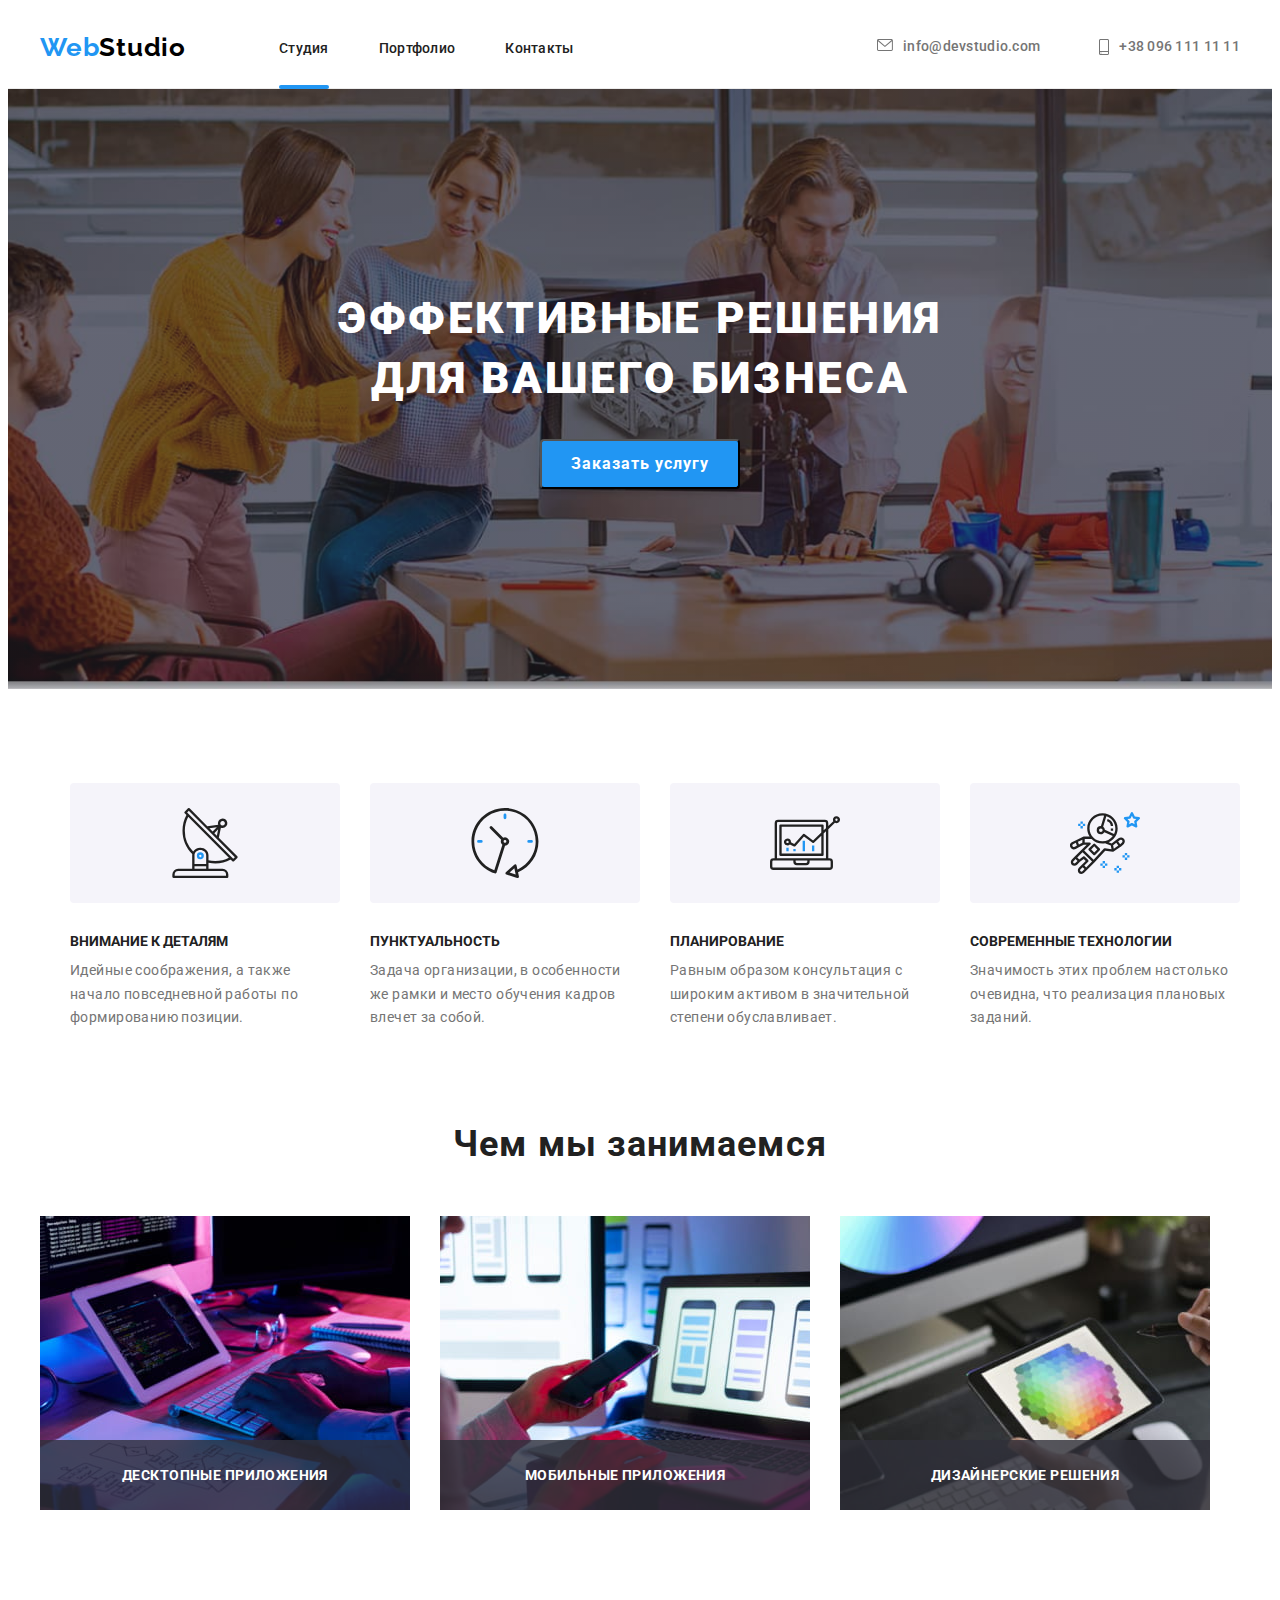
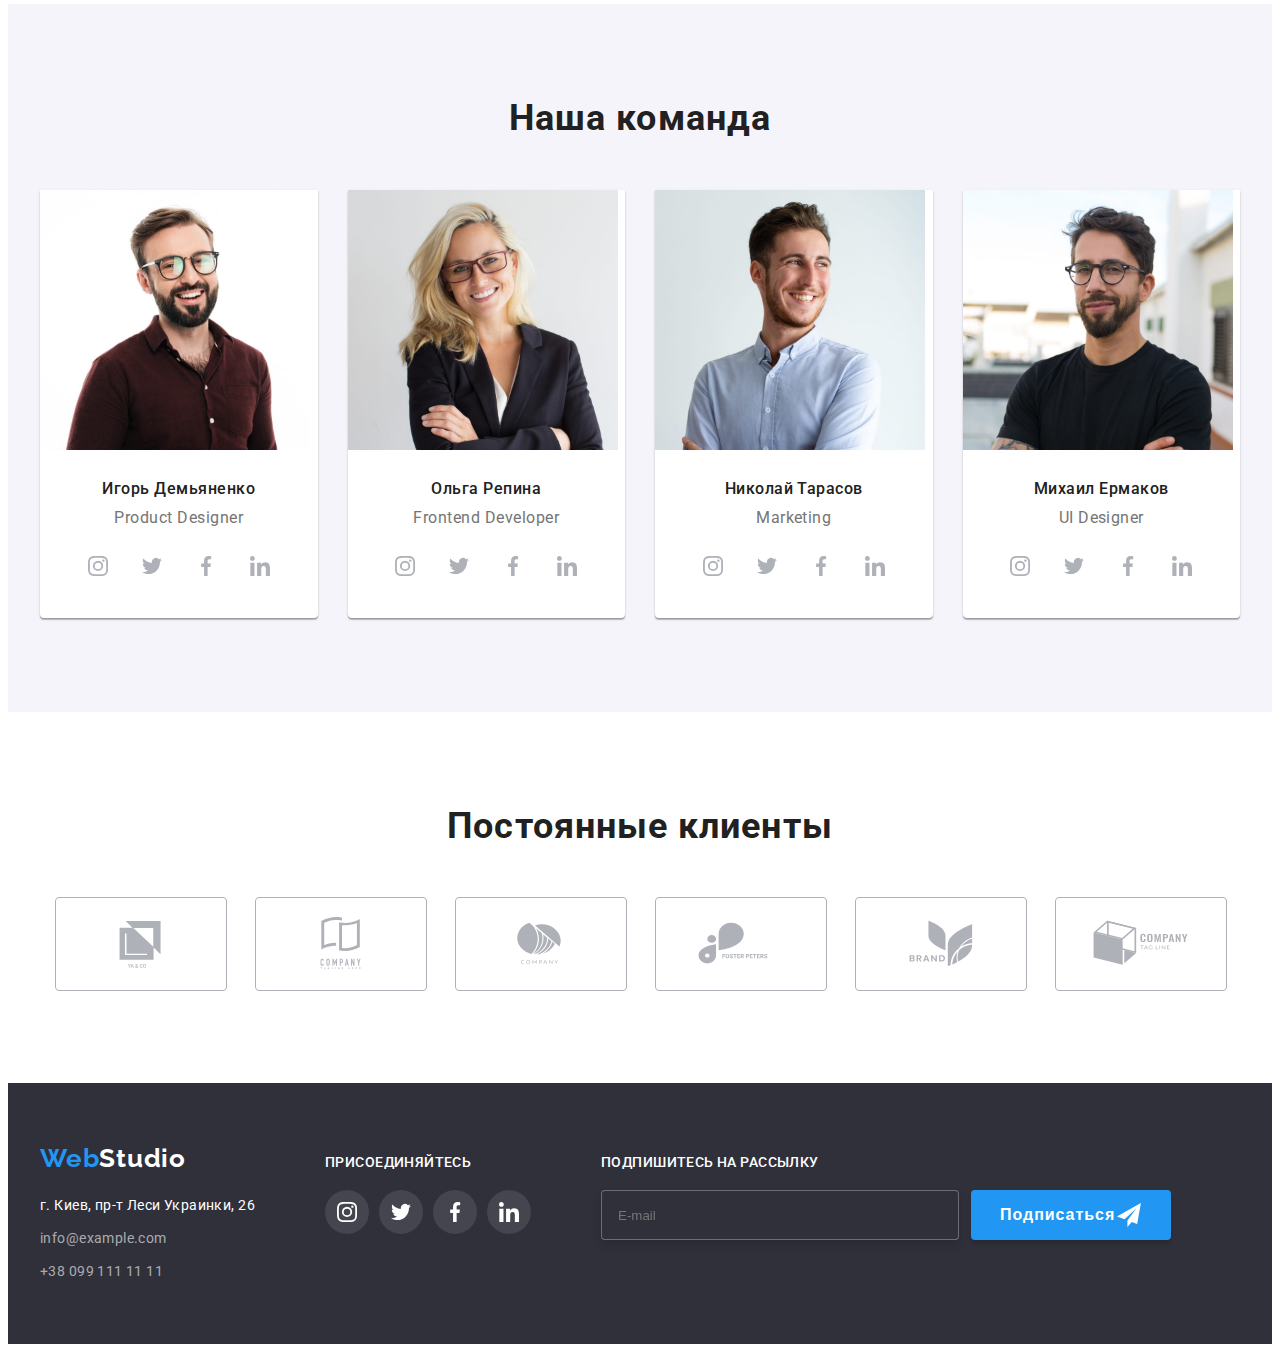
==== commit 5dbb0bca: "step3" ====
--- a/index.html
+++ b/index.html
@@ -451,7 +451,8 @@
         </div>
         <div class="footer-social">
           <p class="footer-text">Подпишитесь на рассылку</p>
-          <div class="foter-form">
+          <div class="footer-form">
+          <label for="email">
           <input 
             type="email" 
             name="email" 
@@ -459,12 +460,13 @@
             class="footer-form-input"
             placeholder="E-mail"
             required>
-            <button class="footer-btn">Подписаться<svg widht="24" height="24">
+          </label>
+            <button type="submit" class="footer-btn">Подписаться<svg widht="24" height="24">
                 <use href="./images/symbol-defs.svg#icon-telegram-form"></use>
               </svg></button>
           </div>
+        </div>  
       </div>
-      
     </footer>
   <div class="backdrop is-hidden" data-modal>
       <div class="modal">
--- a/css/styles.css
+++ b/css/styles.css
@@ -609,8 +609,12 @@
   background-color: var(--social-accent-color);
 }
 
+.footer-form {
+  display: flex;  
+}
+
 .footer-form-input {
- /*  display: flex; */
+  display: flex;
   border-radius: 4px;
   width: 358px;
   height: 50px;
@@ -623,15 +627,18 @@
   background-color: #2F303A;
 }
 
-.footer-form {
-  display: flex;
-}
-
 .footer-btn {
-  /* display: flex; */
+  display: flex;
+  align-content: center;
+  text-align: center;
+  align-items: center; 
   margin: 0 auto;
   width: 200px;
   height: 50px;
+  padding-top: 10px; 
+  padding-right: 28px;
+  padding-bottom: 10px;
+  padding-left: 29px;
   background: var(--buttom-accent-color);
   box-shadow: 0px 4px 4px rgba(0, 0, 0, 0.15);
   border: none;
@@ -642,10 +649,8 @@
   margin-left: 12px;
   letter-spacing: 0.06em;
   color: var(--main-button-color);
-  outline: none;
-  align-content: center;
-  text-align: center;
-  align-items: center;
+  outline: none; 
+
 }
 
 /*--------------------Gallery----------------------------*/
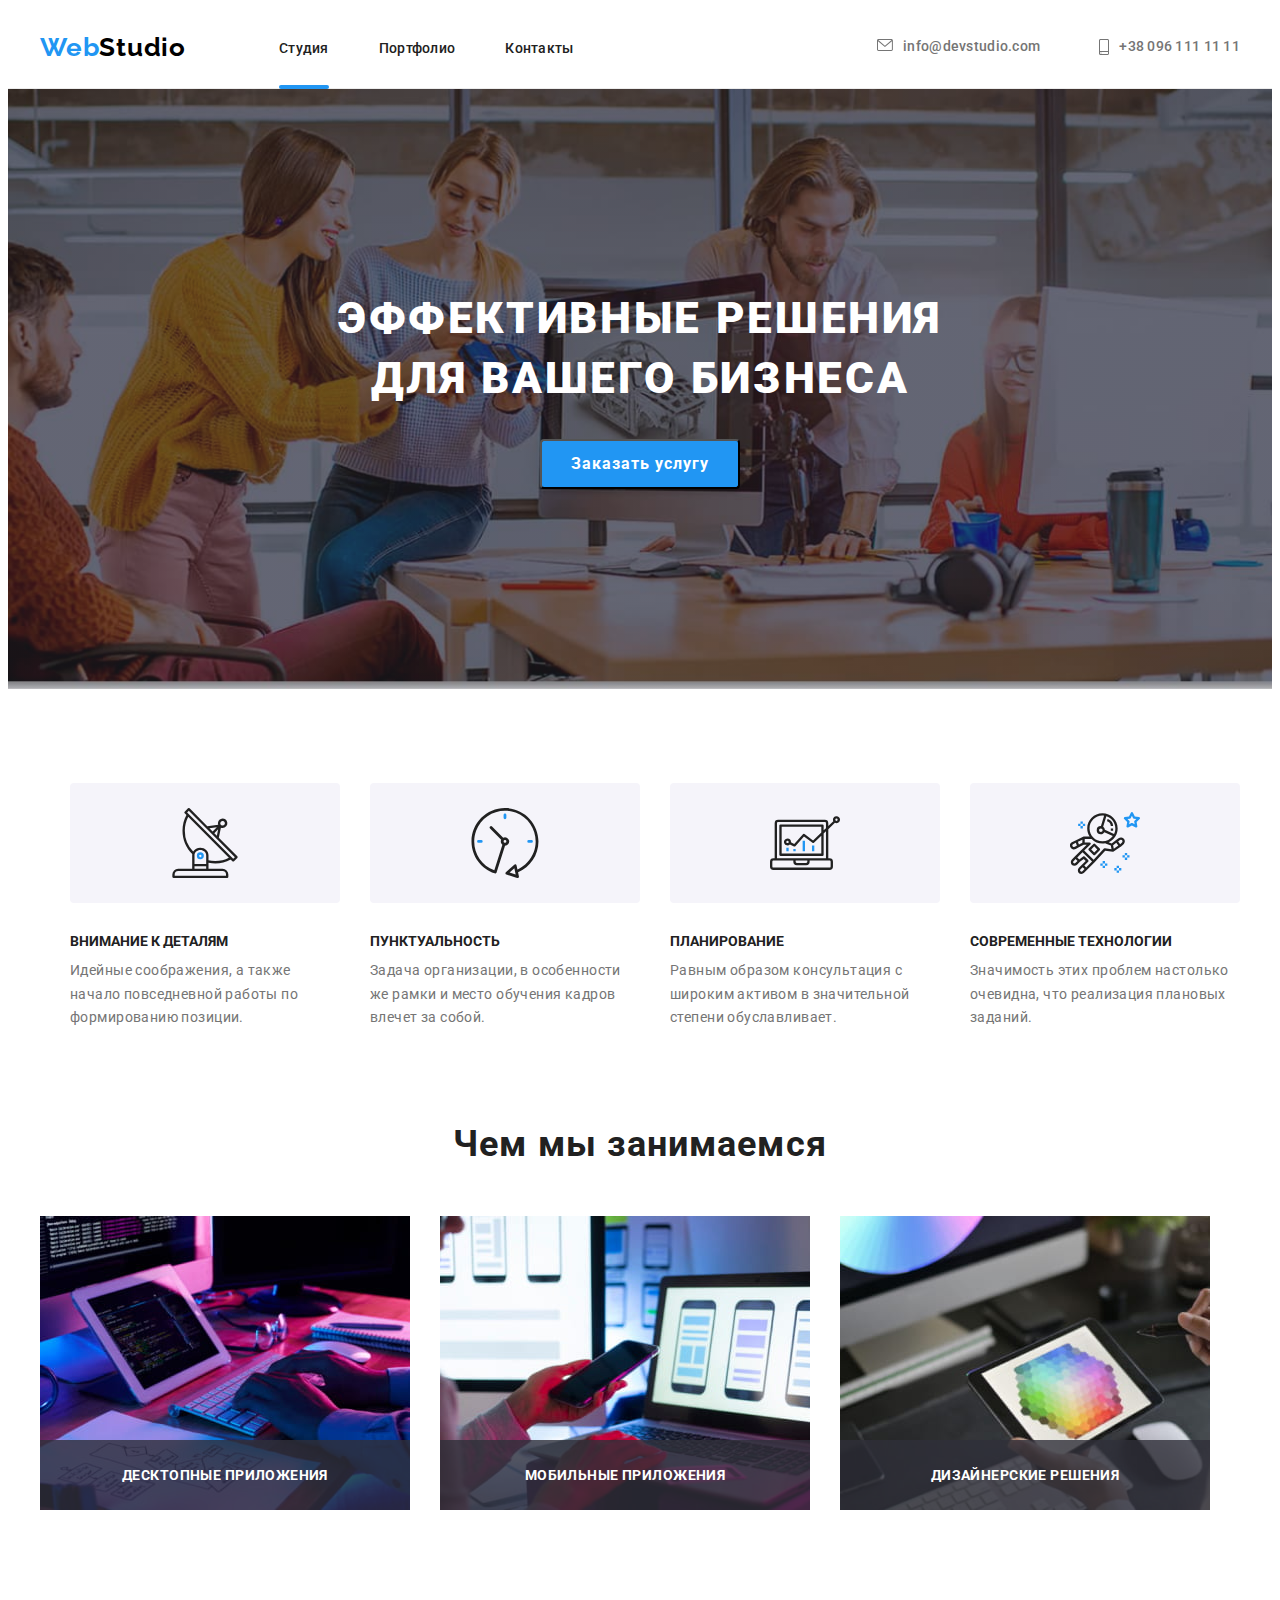
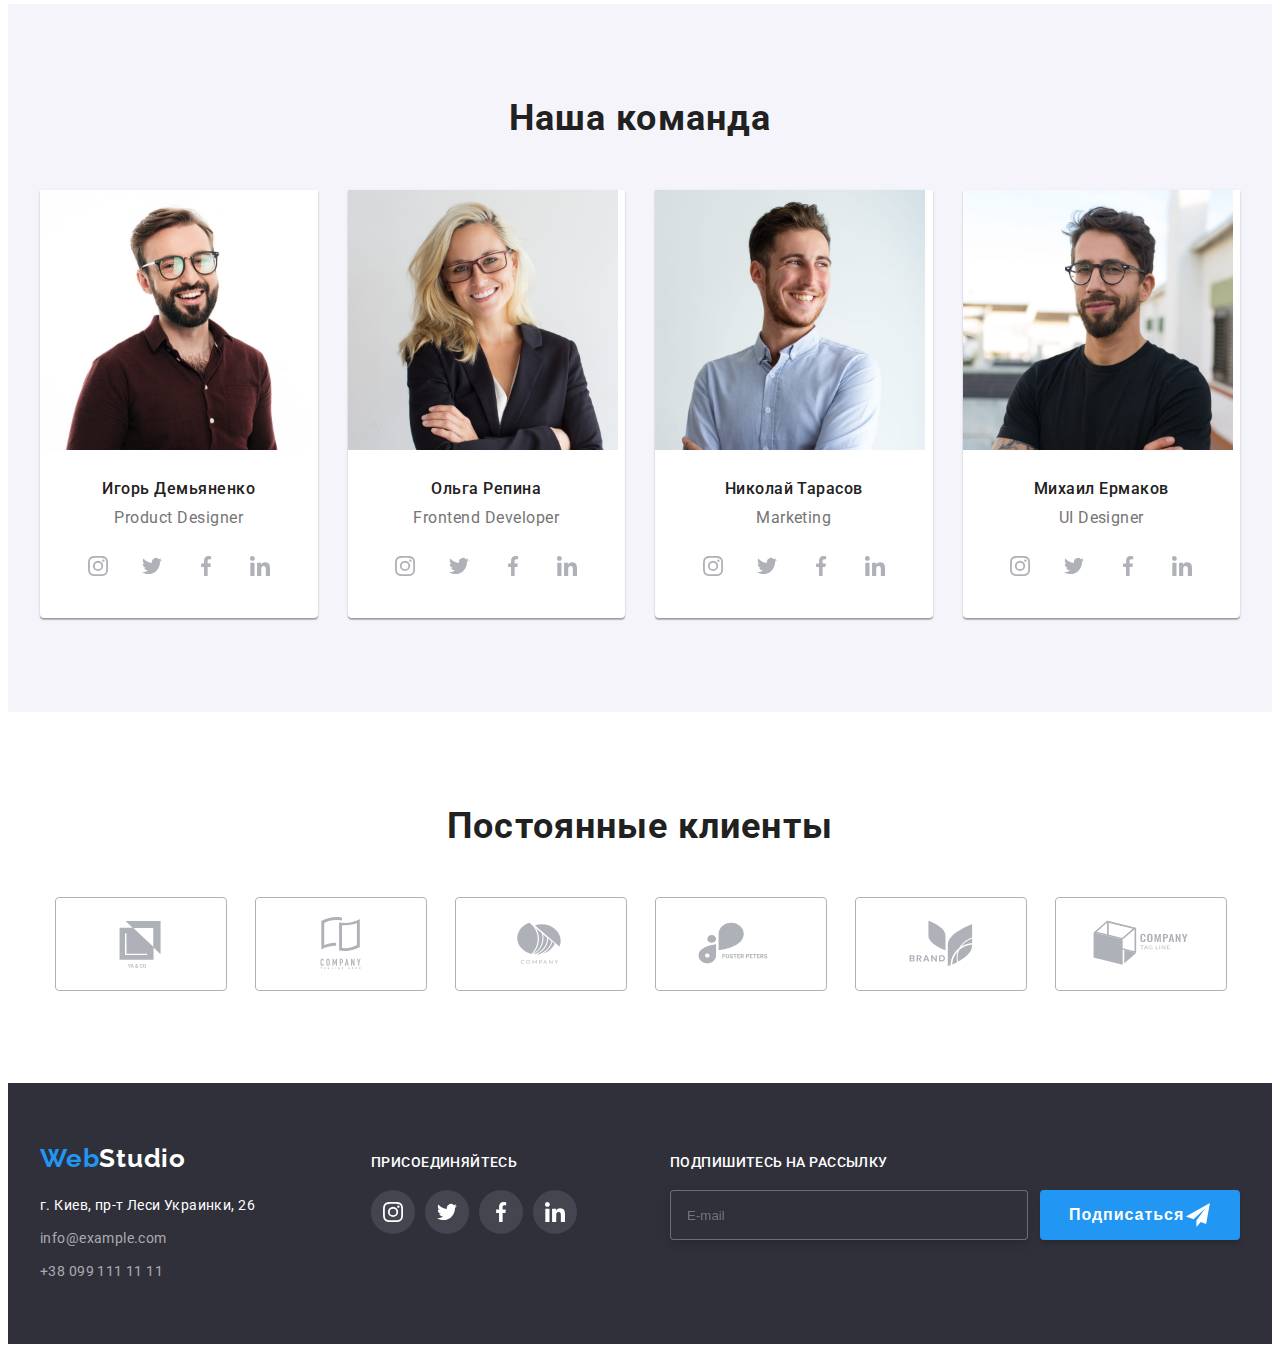
==== commit 5f37064e: "step4" ====
--- a/index.html
+++ b/index.html
@@ -449,9 +449,9 @@
           </li>
         </ul>
         </div>
-        <div class="footer-social">
+        <div class="footer-form">
           <p class="footer-text">Подпишитесь на рассылку</p>
-          <div class="footer-form">
+          <div class="footer-form-feedback">
           <label for="email">
           <input 
             type="email" 
@@ -533,7 +533,8 @@
           <input type="checkbox" name="policy" id="policy" class="modal-check visually-hidden">
           <label for="policy" class="check-text"><span class="check-item"><svg class="check-icon" width="11" height="8">
               <use href="images/symbol-defs.svg#icon-check"></use>
-            </svg></span>Соглашаюсь с рассылкой и принимаю Условия договора</label>
+            </svg></span>Соглашаюсь с рассылкой и принимаю&nbsp;
+            <a href="" class="agreement-link">Условия договора</a></label>
           </div>
           <button type="submit" class="btn-form">Отправить</button>
         </form>
--- a/css/styles.css
+++ b/css/styles.css
@@ -510,6 +510,11 @@
   align-items: baseline;
 }
 
+.footer-contact {
+  width: 100%;
+} 
+
+
 .footer-social {
   display: block;
   margin-left: 70px;
@@ -610,7 +615,12 @@
 }
 
 .footer-form {
-  display: flex;  
+  display: block; 
+  margin-left: 93px;
+}
+
+.footer-form-feedback {
+  display: flex;
 }
 
 .footer-form-input {
@@ -625,6 +635,7 @@
   box-sizing: border-box;
   filter: drop-shadow(0px 4px 4px rgba(0, 0, 0, 0.15));
   background-color: #2F303A;
+  color: var(--connection-color);
 }
 
 .footer-btn {
@@ -837,15 +848,12 @@
   justify-content: center;
   background-color: #fff;
   border: 1px solid rgba(0, 0, 0, 0.1);
-}
-
-.modal-icon {
-  transition-duration: 250ms;
-  transition-timing-function: cubic-bezier(0.4, 0, 0.2, 1);
-}
-
-.modal-icon:hover,
-.modal-icon:focus {
+  transition-duration: 250ms;
+  transition-timing-function: cubic-bezier(0.4, 0, 0.2, 1);
+}
+
+.modal-close-button:hover,
+.modal-close-button:focus {
   fill: var(--buttom-accent-color);
 }
 
@@ -956,6 +964,7 @@
   color: var(--main-text-color);
   display: flex;
   align-items: center;
+  justify-content: center;
 }
 
 .check-item {
@@ -984,7 +993,14 @@
 
 .modal-checkbox {
   margin-bottom: 30px;
-}
-
-
-
+} 
+
+.agreement-link {
+  font-size: 14px;
+  line-height: 1.71;
+  letter-spacing: 0.03em;
+  text-decoration: underline;
+  color: var(--accent-text-color);
+}
+
+
